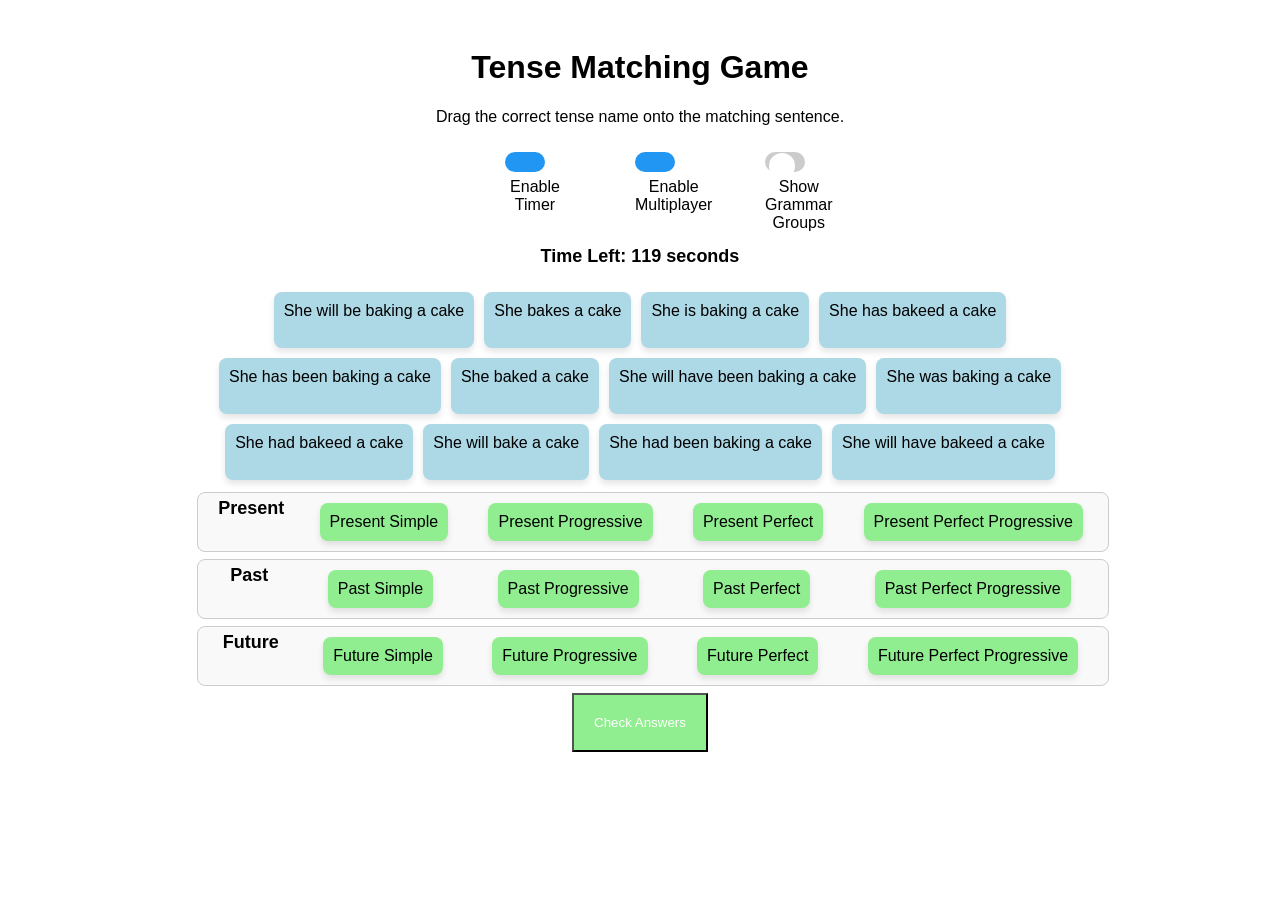
==== index.html @ dc394b84 "Add files via upload" ====
<!DOCTYPE html>
<html lang="en">
  
<!--  styles 3 and 4  -->
<head>
    <meta charset="UTF-8">
    <meta name="viewport" content="width=device-width, initial-scale=1.0">
    <title>Tense Matching Game</title>
    <link rel="stylesheet" href="style.css">
    <link rel="stylesheet" href="switch.css">
</head>
<body>
    <div class="container">
        <h1>Tense Matching Game</h1>
        <p>Drag the correct tense name onto the matching sentence.</p>

        <!-- Toggle Switches -->
        <div class="settings">
            <label class="switch">
                <input type="checkbox" id="toggle-timer" checked>
                <span class="slider round"></span>
                <p>Enable Timer</p>
            </label>

            <label class="switch">
                <input type="checkbox" id="toggle-multiplayer" checked>
                <span class="slider round"></span>
                <p>Enable Multiplayer</p>
            </label>

            <label class="switch">
                <input type="checkbox" id="toggle-grammar">
                <span class="slider round"></span>
                <p>Show Grammar Groups</p>
            </label>
        </div>

        <p id="timer">Time Left: <span id="time">60</span> seconds</p>
        <p id="turn"></p>

        <div class="game-container">
            <div id="sentences-container"></div>
            <div id="tenses-container"></div>
        </div>

        <button onclick="checkAnswers();">Check Answers</button>
        <p id="score"></p>
        <p id="correct-answers"></p>
    </div>

    <script type="module" src="script.js"></script>
</body>
  <script type="module">
    import { checkAnswers } from './script.js';
    window.checkAnswers = checkAnswers; // Attach it globally so the button can call it
</script>
</html>
---- style.css ----
/* General container styling */
.container {
    max-width: 900px;
    margin: 0 auto;
    padding: 20px;
    text-align: center;
    font-family: Arial, Helvetica, sans-serif;
}

.card {
    padding: 10px;
    margin: 5px;
    border-radius: 8px;
    background-color: lightblue;
    box-shadow: 0 4px 6px rgba(0, 0, 0, 0.1);
    cursor: pointer;
    display: inline-block;
}

.draggable {
    background-color: lightgreen;
}


.switch {
    display: flex;
    align-items: center;
    gap: 10px;
    cursor: pointer;
}

/* Grammatical groups styling */
.grammar {
    font-size: 12px;
    color: gray;
    display: none;
    transition: opacity 0.3s ease;
}

/* Hover effect for grammatical groups */
/* .grammar:hover {
    display: inline;
    opacity: 1;
} */

/* Highlighting during hover */
.card:hover .grammar {
    display: inline;
    opacity: 1;
}

.highlight {
    font-weight: bold;
    color: blue;
}

/* Timer and score display */
#timer {
    font-size: 18px;
    font-weight: bold;
    margin-top: 20px;
}

#turn {
    font-size: 20px;
    margin-top: 10px;
    font-weight: bold;
}



.settings {
    display: flex;
    justify-content: center;
    gap: 20px;
    margin: 10px 0;
}


.switch input {
    display: none;
}

.slider {
    width: 40px;
    height: 20px;
    background: gray;
    border-radius: 20px;
    position: relative;
    transition: 0.3s;
}

.slider:before {
    content: "";
    position: absolute;
    width: 18px;
    height: 18px;
    background: white;
    border-radius: 50%;
    top: 1px;
    left: 2px;
    transition: 0.3s;
}

input:checked + .slider {
    background: green;
}

input:checked + .slider:before {
    left: 20px;
}



.wrong {
    background-color: lightcoral;
}



.tense-category {
    display: flex;
    flex-direction: row;
    flex-wrap: wrap;
    justify-content: space-around;
    margin: 7px;
    padding: 5px;
    border: 1px solid #cccccc;
    background-color: #f9f9f9;
    border-radius: 8px;
    width: 100%;
}

.tense-category strong {
    font-size: 18px;
    margin-bottom: 5px;
}

.droppable {
    transition: background-color 0.3s ease-in-out;
    position: relative;
}

.droppable.highlight {
    background-color: orange !important;
}

.selected-tense {
    font-weight: bold;
    color: green;
    display: block;
    margin-top: 5px;
}

.used-tense {
    background-color: #cccccc !important; /* Gray out used tense cards */
    opacity: 0.6;
}

.correct {
    background-color: lightgreen !important;
}

.incorrect {
    background-color: lightcoral !important;
}

button {background:lightgreen;color:white; padding:20px;}
---- switch.css ----
/* The switch - the box around the slider */
.switch {
  position: relative;
  display: inline-block;
  width: 60px;
  height: 34px;
  margin:10px 0px 40px 50px;
}

/* Hide default HTML checkbox */
.switch input {
  opacity: 0;
  width: 0;
  height: 0;
}

/* The slider */
.slider {
  position: absolute;
  cursor: pointer;
  top: 0;
  left: 0;
  right: 0;
  bottom: 0;
  background-color: #cccccc;
  -webkit-transition: .4s;
  transition: .4s;
}

.slider:before {
  position: absolute;
  content: "";
  height: 26px;
  width: 26px;
  left: 4px;
  bottom: 4px;
  background-color: white;
  -webkit-transition: .4s;
  transition: .4s;
}

input:checked + .slider {
  background-color: #2196F3;
}

input:focus + .slider {
  box-shadow: 0 0 1px #2196F3;
}

input:checked + .slider:before {
  -webkit-transform: translateX(26px);
  -ms-transform: translateX(26px);
  transform: translateX(26px);
}

/* Rounded sliders */
.slider.round {
  border-radius: 34px;
}

.slider.round:before {
  border-radius: 50%;
}

.switch p {float:left;padding-top:10px;}
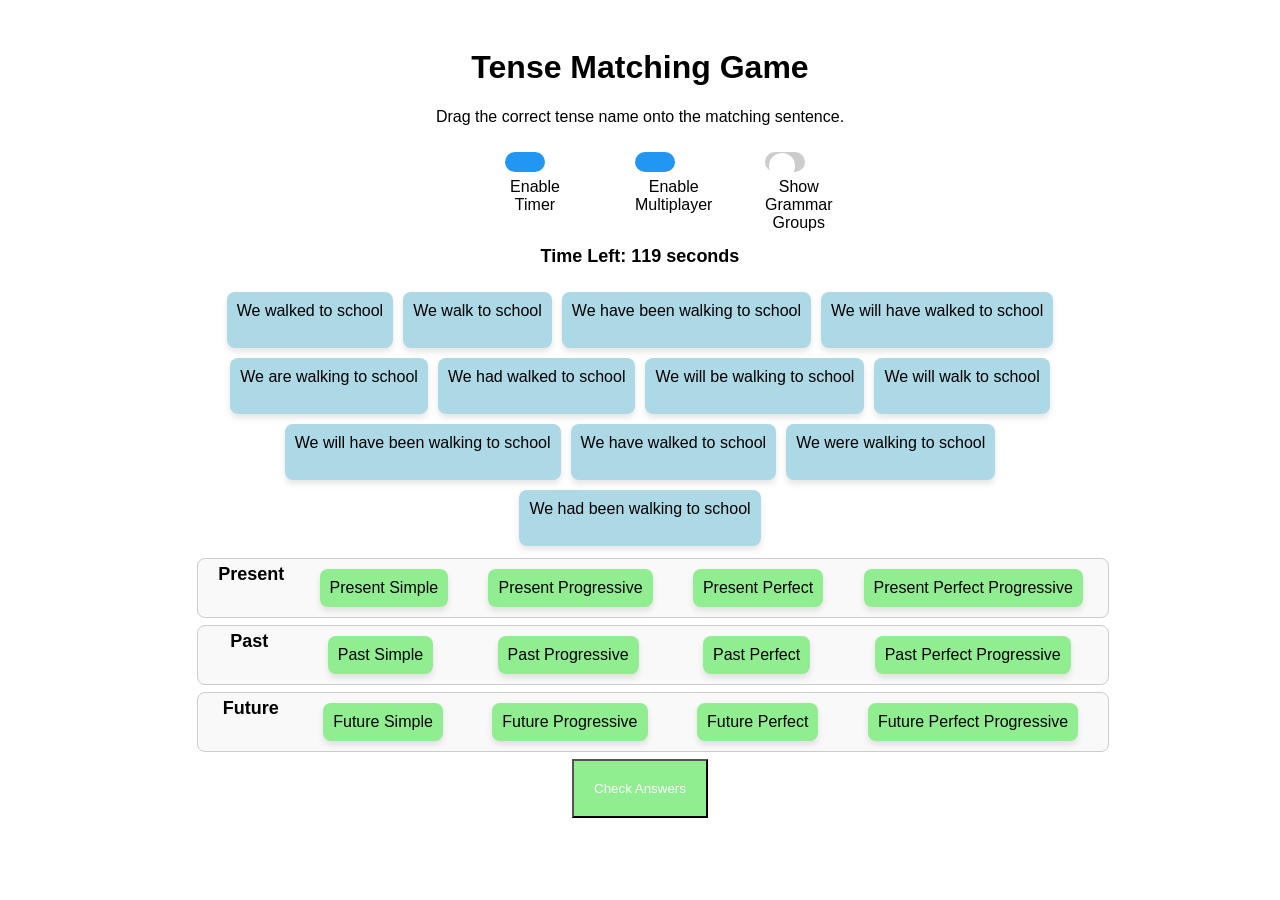
==== commit 34acf760: "Add central App Monitor telemetry" ====
--- a/index.html
+++ b/index.html
@@ -49,7 +49,7 @@
     </div>
 
     <script type="module" src="script.js"></script>
-</body>
+<script>window.APP_MONITOR_APP="amplified-rightful-middle";</script><script src="https://nirav2000.github.io/Apps/app-monitor.js?v=1"></script></body>
   <script type="module">
     import { checkAnswers } from './script.js';
     window.checkAnswers = checkAnswers; // Attach it globally so the button can call it
